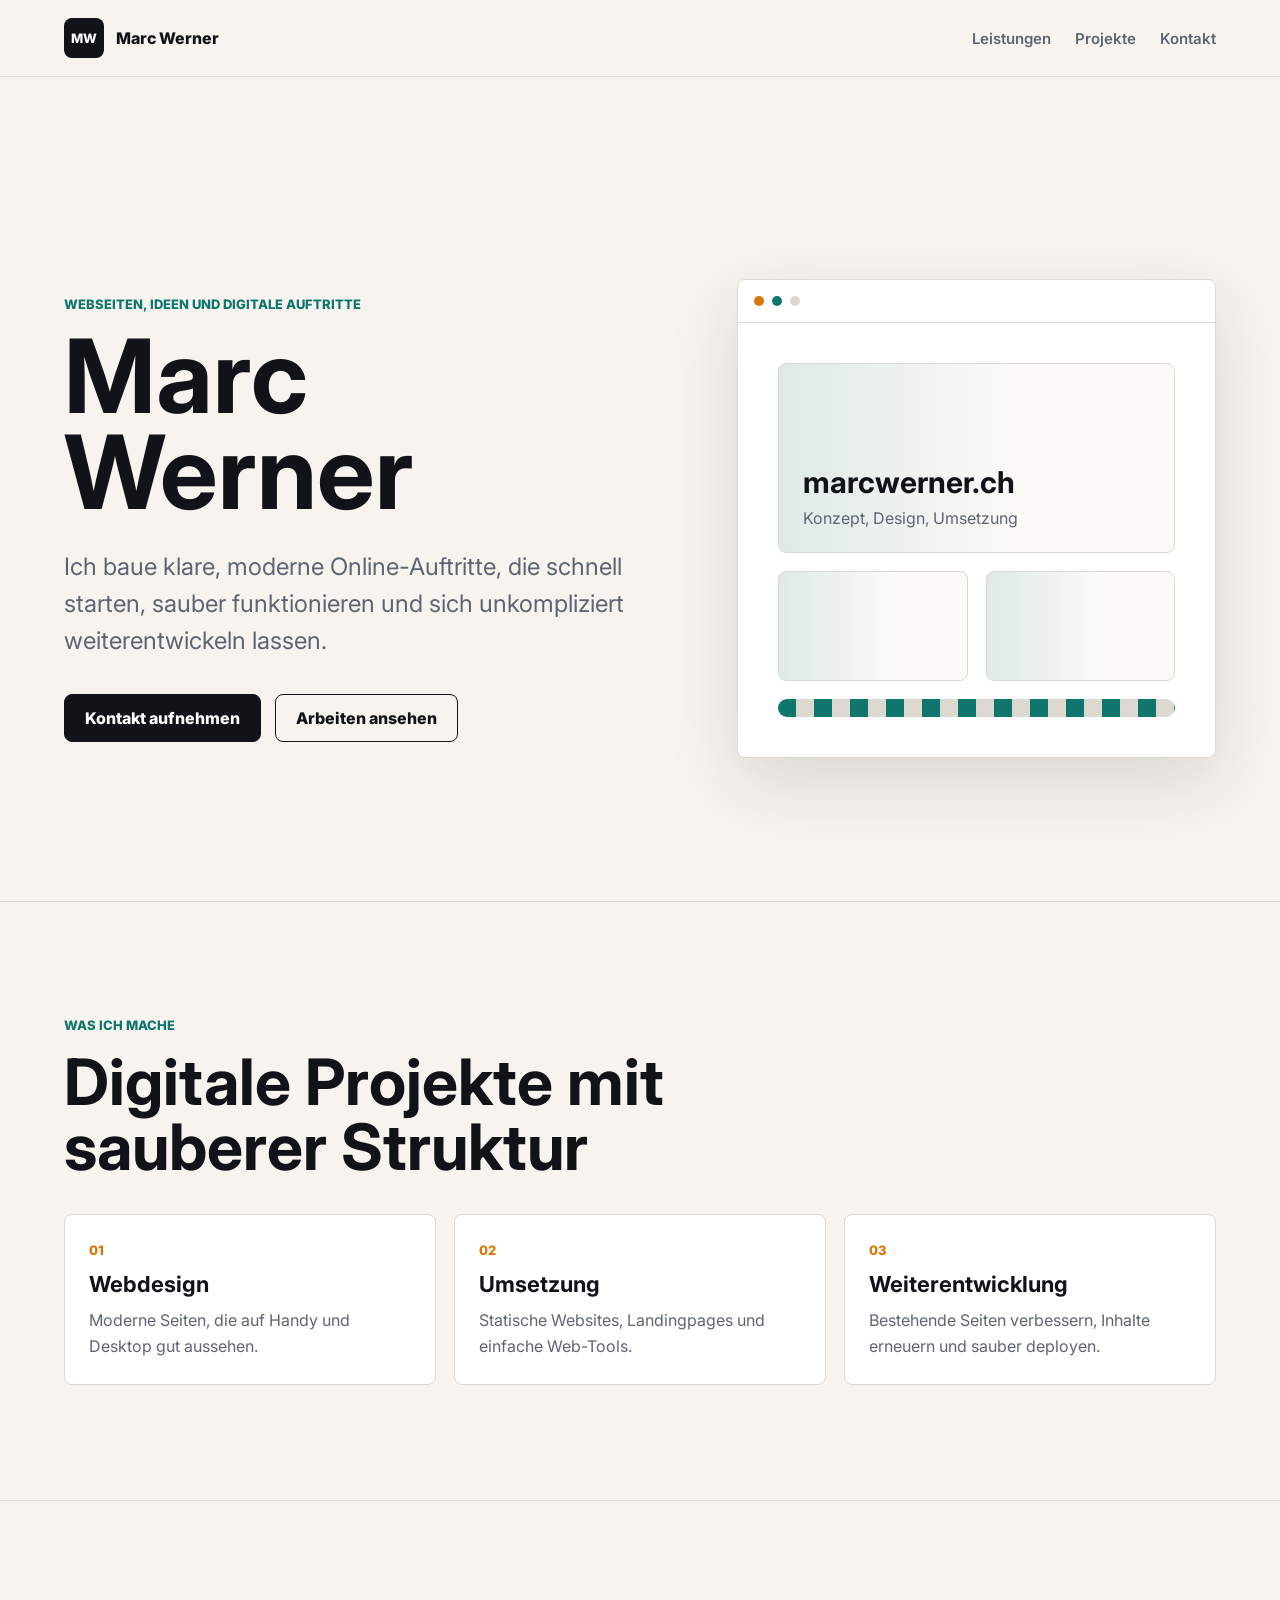
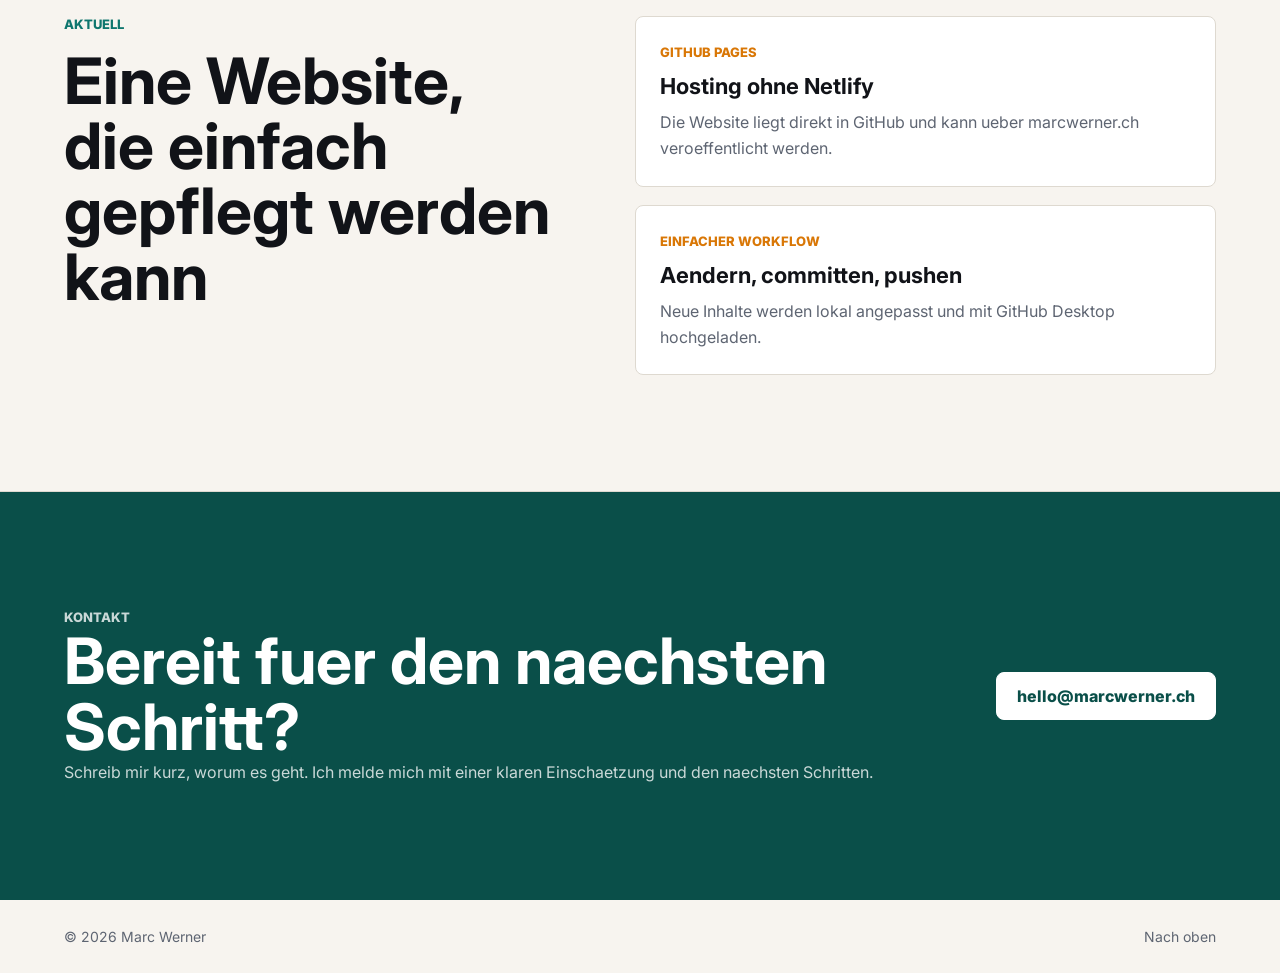
==== index.html @ ad34952a "add new website" ====
<!doctype html>
<html lang="de">
  <head>
    <meta charset="utf-8" />
    <meta name="viewport" content="width=device-width, initial-scale=1" />
    <title>Marc Werner</title>
    <meta
      name="description"
      content="Marc Werner - digitale Projekte, Webdesign und smarte Online-Loesungen."
    />
    <link rel="preconnect" href="https://fonts.googleapis.com" />
    <link rel="preconnect" href="https://fonts.gstatic.com" crossorigin />
    <link
      href="https://fonts.googleapis.com/css2?family=Inter:wght@400;500;600;700;800&display=swap"
      rel="stylesheet"
    />
    <link rel="stylesheet" href="styles.css" />
  </head>
  <body>
    <header class="site-header">
      <a class="brand" href="#top" aria-label="Marc Werner Startseite">
        <span class="brand-mark">MW</span>
        <span>Marc Werner</span>
      </a>

      <button class="nav-toggle" type="button" aria-label="Menue oeffnen">
        <span></span>
        <span></span>
      </button>

      <nav class="site-nav" aria-label="Hauptnavigation">
        <a href="#leistungen">Leistungen</a>
        <a href="#projekte">Projekte</a>
        <a href="#kontakt">Kontakt</a>
      </nav>
    </header>

    <main id="top">
      <section class="hero">
        <div class="hero-copy">
          <p class="eyebrow">Webseiten, Ideen und digitale Auftritte</p>
          <h1>Marc Werner</h1>
          <p class="lead">
            Ich baue klare, moderne Online-Auftritte, die schnell starten,
            sauber funktionieren und sich unkompliziert weiterentwickeln lassen.
          </p>
          <div class="hero-actions">
            <a class="button primary" href="#kontakt">Kontakt aufnehmen</a>
            <a class="button secondary" href="#projekte">Arbeiten ansehen</a>
          </div>
        </div>

        <div class="hero-visual" aria-label="Abstrakte Vorschau einer modernen Website">
          <div class="browser-bar">
            <span></span>
            <span></span>
            <span></span>
          </div>
          <div class="visual-layout">
            <div class="visual-panel main-panel">
              <strong>marcwerner.ch</strong>
              <span>Konzept, Design, Umsetzung</span>
            </div>
            <div class="visual-row">
              <div class="visual-panel"></div>
              <div class="visual-panel"></div>
            </div>
            <div class="visual-strip"></div>
          </div>
        </div>
      </section>

      <section class="section" id="leistungen">
        <div class="section-heading">
          <p class="eyebrow">Was ich mache</p>
          <h2>Digitale Projekte mit sauberer Struktur</h2>
        </div>
        <div class="service-grid">
          <article class="service-card">
            <span class="card-number">01</span>
            <h3>Webdesign</h3>
            <p>Moderne Seiten, die auf Handy und Desktop gut aussehen.</p>
          </article>
          <article class="service-card">
            <span class="card-number">02</span>
            <h3>Umsetzung</h3>
            <p>Statische Websites, Landingpages und einfache Web-Tools.</p>
          </article>
          <article class="service-card">
            <span class="card-number">03</span>
            <h3>Weiterentwicklung</h3>
            <p>Bestehende Seiten verbessern, Inhalte erneuern und sauber deployen.</p>
          </article>
        </div>
      </section>

      <section class="split-section" id="projekte">
        <div>
          <p class="eyebrow">Aktuell</p>
          <h2>Eine Website, die einfach gepflegt werden kann</h2>
        </div>
        <div class="project-list">
          <article>
            <span>GitHub Pages</span>
            <h3>Hosting ohne Netlify</h3>
            <p>
              Die Website liegt direkt in GitHub und kann ueber marcwerner.ch
              veroeffentlicht werden.
            </p>
          </article>
          <article>
            <span>Einfacher Workflow</span>
            <h3>Aendern, committen, pushen</h3>
            <p>
              Neue Inhalte werden lokal angepasst und mit GitHub Desktop hochgeladen.
            </p>
          </article>
        </div>
      </section>

      <section class="contact-section" id="kontakt">
        <div>
          <p class="eyebrow">Kontakt</p>
          <h2>Bereit fuer den naechsten Schritt?</h2>
          <p>
            Schreib mir kurz, worum es geht. Ich melde mich mit einer klaren
            Einschaetzung und den naechsten Schritten.
          </p>
        </div>
        <a class="button primary" href="mailto:hello@marcwerner.ch">hello@marcwerner.ch</a>
      </section>
    </main>

    <footer class="site-footer">
      <span>© <span id="year"></span> Marc Werner</span>
      <a href="#top">Nach oben</a>
    </footer>

    <script src="script.js"></script>
  </body>
</html>
---- styles.css ----
:root {
  color-scheme: light;
  --ink: #111318;
  --muted: #5e6572;
  --paper: #f7f4ef;
  --surface: #ffffff;
  --line: #ded9d0;
  --accent: #0f766e;
  --accent-dark: #0a4f49;
  --warm: #d97706;
  --shadow: 0 24px 70px rgba(28, 24, 20, 0.13);
}

* {
  box-sizing: border-box;
}

html {
  scroll-behavior: smooth;
}

body {
  margin: 0;
  font-family: Inter, Arial, sans-serif;
  background: var(--paper);
  color: var(--ink);
}

a {
  color: inherit;
  text-decoration: none;
}

.site-header {
  position: sticky;
  top: 0;
  z-index: 10;
  display: flex;
  align-items: center;
  justify-content: space-between;
  gap: 24px;
  padding: 18px clamp(20px, 5vw, 64px);
  background: rgba(247, 244, 239, 0.9);
  border-bottom: 1px solid rgba(222, 217, 208, 0.8);
  backdrop-filter: blur(14px);
}

.brand,
.site-nav {
  display: flex;
  align-items: center;
}

.brand {
  gap: 12px;
  font-weight: 800;
}

.brand-mark {
  display: grid;
  width: 40px;
  height: 40px;
  place-items: center;
  border-radius: 8px;
  background: var(--ink);
  color: var(--surface);
  font-size: 13px;
  letter-spacing: 0;
}

.site-nav {
  gap: 24px;
  color: var(--muted);
  font-size: 15px;
  font-weight: 600;
}

.site-nav a:hover,
.site-footer a:hover {
  color: var(--accent);
}

.nav-toggle {
  display: none;
  width: 42px;
  height: 42px;
  padding: 0;
  border: 1px solid var(--line);
  border-radius: 8px;
  background: var(--surface);
}

.nav-toggle span {
  display: block;
  width: 18px;
  height: 2px;
  margin: 5px auto;
  background: var(--ink);
}

.hero {
  display: grid;
  grid-template-columns: minmax(0, 1fr) minmax(320px, 0.82fr);
  gap: clamp(36px, 7vw, 96px);
  align-items: center;
  min-height: calc(100vh - 76px);
  padding: clamp(60px, 9vw, 118px) clamp(20px, 5vw, 64px) 56px;
}

.hero-copy {
  max-width: 760px;
}

.eyebrow {
  margin: 0 0 16px;
  color: var(--accent);
  font-size: 13px;
  font-weight: 800;
  letter-spacing: 0;
  text-transform: uppercase;
}

h1,
h2,
h3,
p {
  overflow-wrap: anywhere;
}

h1 {
  margin: 0;
  font-size: clamp(56px, 8vw, 116px);
  line-height: 0.94;
  letter-spacing: 0;
}

h2 {
  margin: 0;
  font-size: clamp(34px, 5vw, 64px);
  line-height: 1.02;
  letter-spacing: 0;
}

h3 {
  margin: 12px 0 10px;
  font-size: 22px;
  letter-spacing: 0;
}

.lead {
  max-width: 650px;
  margin: 28px 0 0;
  color: var(--muted);
  font-size: clamp(19px, 2vw, 24px);
  line-height: 1.55;
}

.hero-actions {
  display: flex;
  flex-wrap: wrap;
  gap: 14px;
  margin-top: 34px;
}

.button {
  display: inline-flex;
  min-height: 48px;
  align-items: center;
  justify-content: center;
  padding: 0 20px;
  border: 1px solid var(--ink);
  border-radius: 8px;
  font-weight: 800;
}

.button.primary {
  background: var(--ink);
  color: var(--surface);
}

.button.secondary {
  background: transparent;
}

.hero-visual {
  overflow: hidden;
  border: 1px solid var(--line);
  border-radius: 8px;
  background: var(--surface);
  box-shadow: var(--shadow);
}

.browser-bar {
  display: flex;
  gap: 8px;
  padding: 16px;
  border-bottom: 1px solid var(--line);
}

.browser-bar span {
  width: 10px;
  height: 10px;
  border-radius: 50%;
  background: var(--line);
}

.browser-bar span:first-child {
  background: var(--warm);
}

.browser-bar span:nth-child(2) {
  background: var(--accent);
}

.visual-layout {
  display: grid;
  gap: 18px;
  padding: clamp(22px, 4vw, 40px);
}

.visual-panel {
  min-height: 110px;
  border: 1px solid var(--line);
  border-radius: 8px;
  background:
    linear-gradient(90deg, rgba(15, 118, 110, 0.12), transparent 60%),
    #fbfaf7;
}

.main-panel {
  display: flex;
  min-height: 190px;
  flex-direction: column;
  justify-content: flex-end;
  padding: 24px;
}

.main-panel strong {
  font-size: 30px;
}

.main-panel span {
  margin-top: 8px;
  color: var(--muted);
}

.visual-row {
  display: grid;
  grid-template-columns: 1fr 1fr;
  gap: 18px;
}

.visual-strip {
  height: 18px;
  border-radius: 999px;
  background: repeating-linear-gradient(
    90deg,
    var(--accent),
    var(--accent) 18px,
    var(--line) 18px,
    var(--line) 36px
  );
}

.section,
.split-section,
.contact-section {
  padding: clamp(72px, 9vw, 120px) clamp(20px, 5vw, 64px);
  border-top: 1px solid var(--line);
}

.section-heading {
  max-width: 820px;
  margin-bottom: 34px;
}

.service-grid {
  display: grid;
  grid-template-columns: repeat(3, minmax(0, 1fr));
  gap: 18px;
}

.service-card,
.project-list article {
  border: 1px solid var(--line);
  border-radius: 8px;
  background: var(--surface);
  padding: 24px;
}

.card-number,
.project-list span {
  color: var(--warm);
  font-size: 13px;
  font-weight: 800;
  text-transform: uppercase;
}

.service-card p,
.project-list p,
.contact-section p {
  margin: 0;
  color: var(--muted);
  line-height: 1.65;
}

.split-section {
  display: grid;
  grid-template-columns: minmax(0, 0.85fr) minmax(320px, 1fr);
  gap: clamp(28px, 6vw, 80px);
}

.project-list {
  display: grid;
  gap: 18px;
}

.contact-section {
  display: flex;
  align-items: center;
  justify-content: space-between;
  gap: 30px;
  background: var(--accent-dark);
  color: var(--surface);
}

.contact-section .eyebrow,
.contact-section p {
  color: rgba(255, 255, 255, 0.78);
}

.contact-section .button.primary {
  border-color: var(--surface);
  background: var(--surface);
  color: var(--accent-dark);
}

.site-footer {
  display: flex;
  justify-content: space-between;
  gap: 20px;
  padding: 28px clamp(20px, 5vw, 64px);
  color: var(--muted);
  font-size: 14px;
}

@media (max-width: 880px) {
  .nav-toggle {
    display: block;
  }

  .site-nav {
    position: absolute;
    top: 76px;
    right: 20px;
    display: none;
    width: min(260px, calc(100vw - 40px));
    flex-direction: column;
    align-items: stretch;
    gap: 0;
    border: 1px solid var(--line);
    border-radius: 8px;
    background: var(--surface);
    box-shadow: var(--shadow);
  }

  .site-nav.is-open {
    display: flex;
  }

  .site-nav a {
    padding: 16px;
    border-bottom: 1px solid var(--line);
  }

  .site-nav a:last-child {
    border-bottom: 0;
  }

  .hero,
  .split-section {
    grid-template-columns: 1fr;
  }

  .hero {
    min-height: auto;
  }

  .service-grid {
    grid-template-columns: 1fr;
  }

  .contact-section {
    align-items: flex-start;
    flex-direction: column;
  }
}

@media (max-width: 520px) {
  .site-header {
    padding-inline: 16px;
  }

  .hero,
  .section,
  .split-section,
  .contact-section {
    padding-inline: 16px;
  }

  h1 {
    font-size: 54px;
  }

  .hero-actions,
  .button {
    width: 100%;
  }

  .visual-row {
    grid-template-columns: 1fr;
  }

  .site-footer {
    flex-direction: column;
    padding-inline: 16px;
  }
}
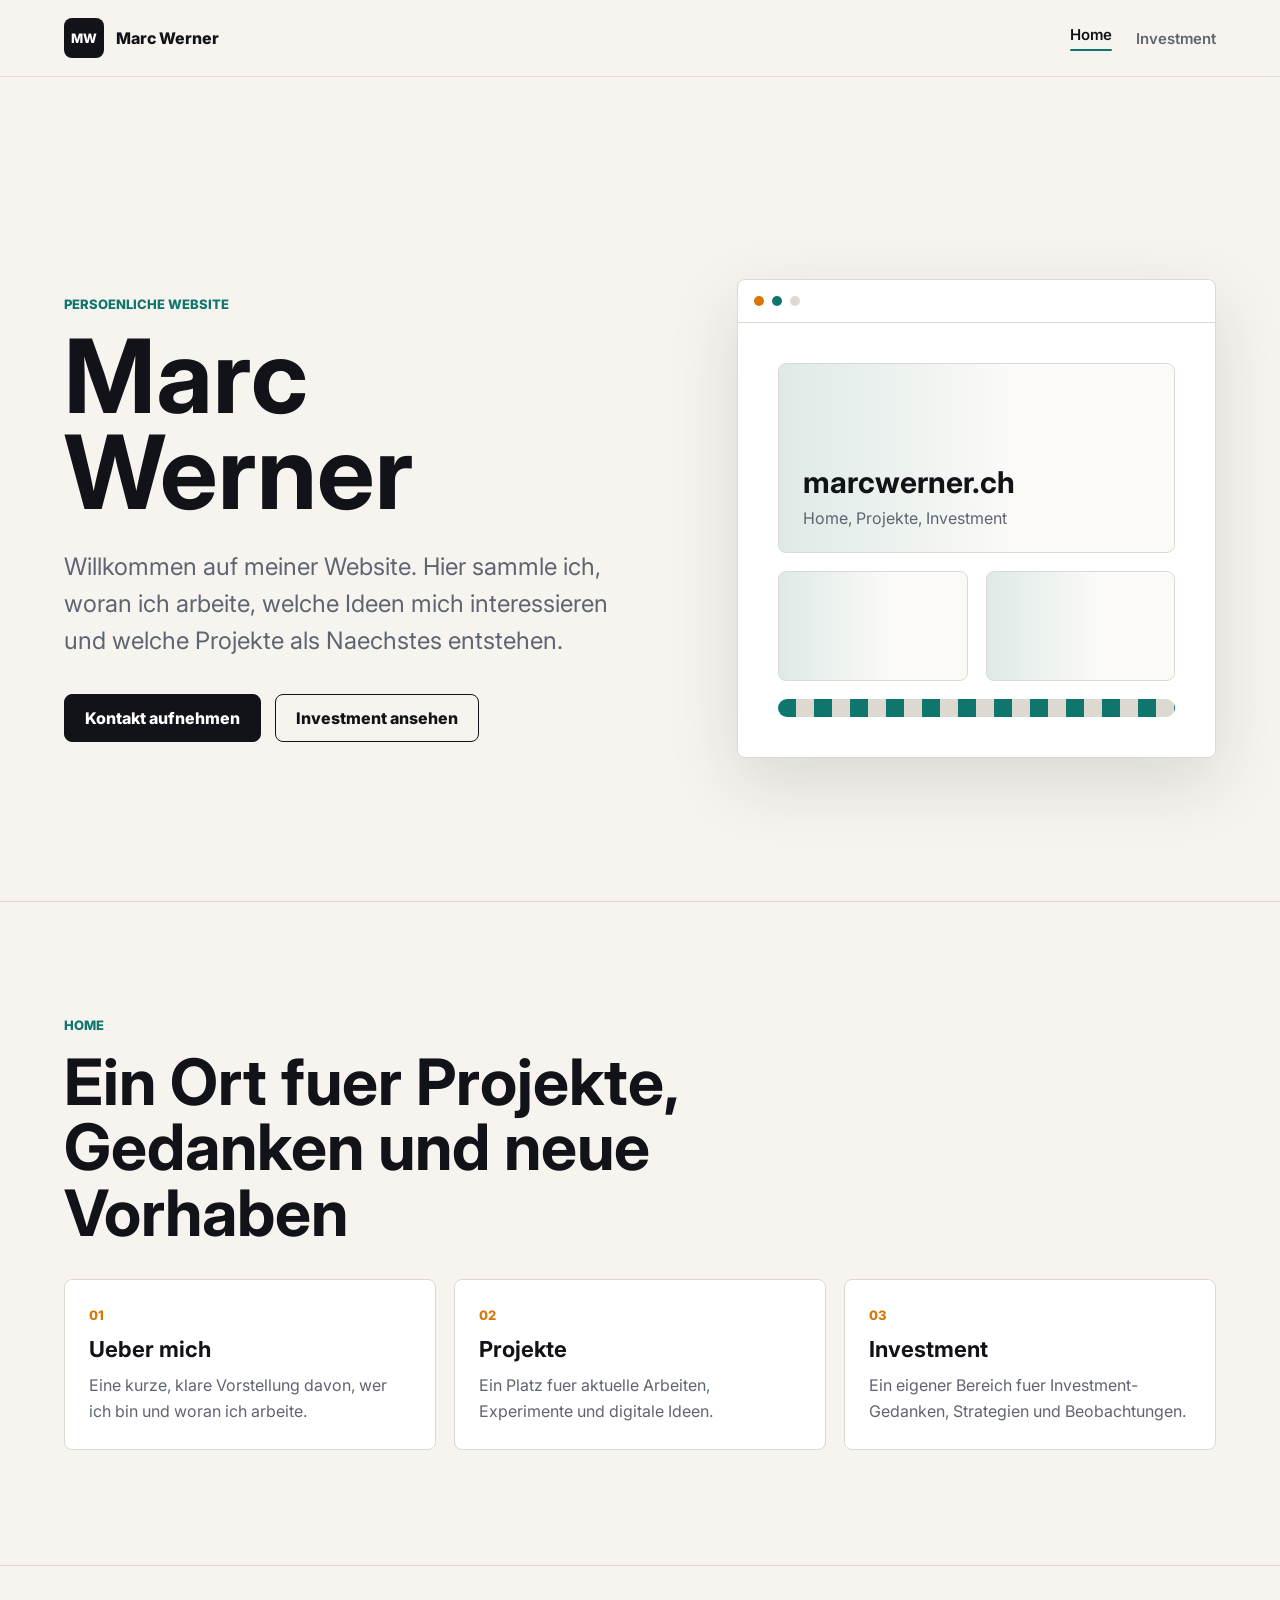
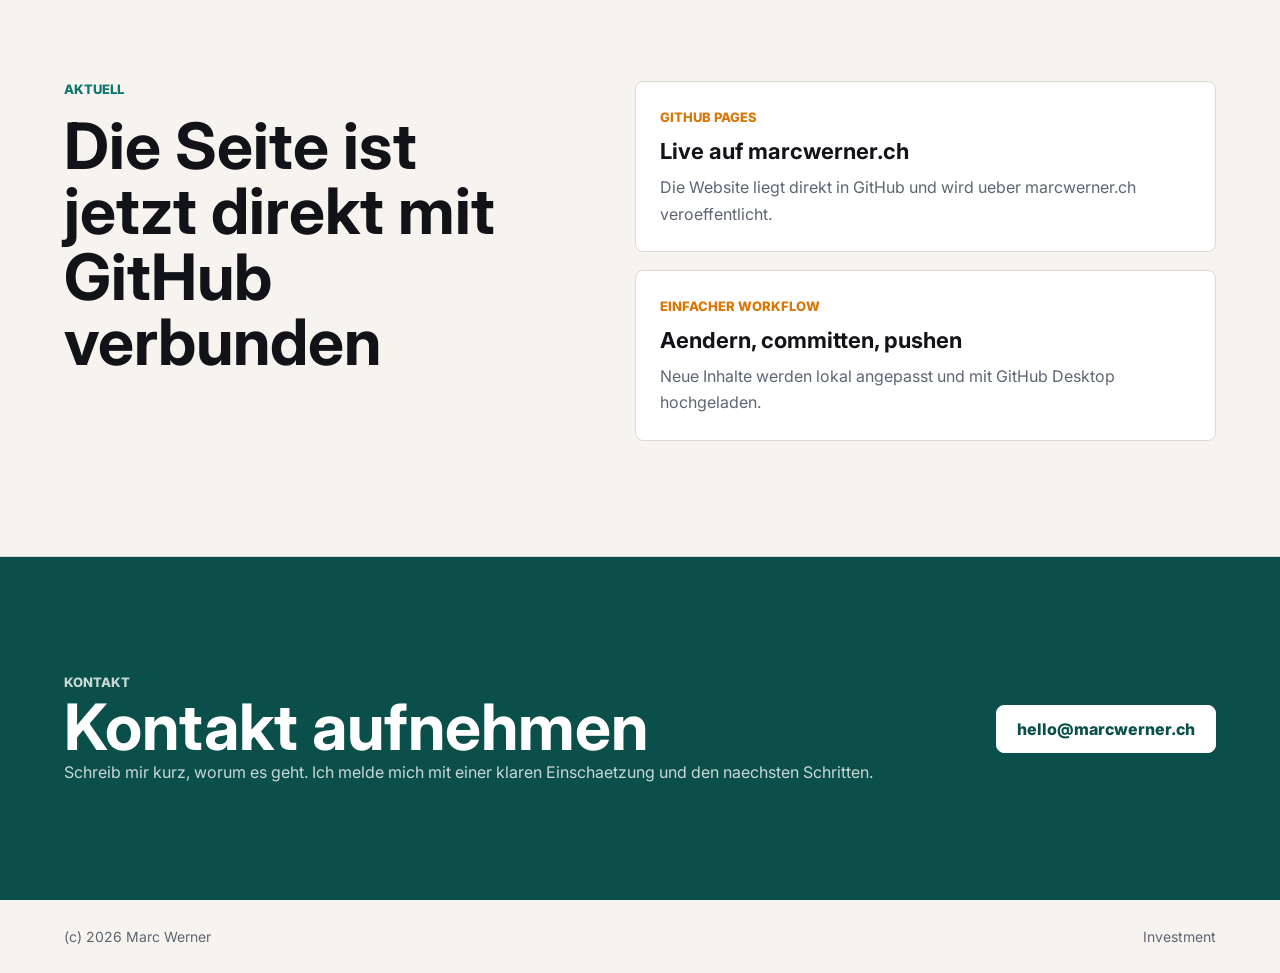
==== commit 777a5c60: "Adding Updates" ====
--- a/index.html
+++ b/index.html
@@ -6,7 +6,7 @@
     <title>Marc Werner</title>
     <meta
       name="description"
-      content="Marc Werner - digitale Projekte, Webdesign und smarte Online-Loesungen."
+      content="Marc Werner - persoenliche Website mit Projekten, Ideen und Investment-Bereich."
     />
     <link rel="preconnect" href="https://fonts.googleapis.com" />
     <link rel="preconnect" href="https://fonts.gstatic.com" crossorigin />
@@ -18,7 +18,7 @@
   </head>
   <body>
     <header class="site-header">
-      <a class="brand" href="#top" aria-label="Marc Werner Startseite">
+      <a class="brand" href="index.html" aria-label="Marc Werner Startseite">
         <span class="brand-mark">MW</span>
         <span>Marc Werner</span>
       </a>
@@ -29,24 +29,24 @@
       </button>
 
       <nav class="site-nav" aria-label="Hauptnavigation">
-        <a href="#leistungen">Leistungen</a>
-        <a href="#projekte">Projekte</a>
-        <a href="#kontakt">Kontakt</a>
+        <a class="is-active" href="index.html">Home</a>
+        <a href="investment.html">Investment</a>
       </nav>
     </header>
 
     <main id="top">
       <section class="hero">
         <div class="hero-copy">
-          <p class="eyebrow">Webseiten, Ideen und digitale Auftritte</p>
+          <p class="eyebrow">Persoenliche Website</p>
           <h1>Marc Werner</h1>
           <p class="lead">
-            Ich baue klare, moderne Online-Auftritte, die schnell starten,
-            sauber funktionieren und sich unkompliziert weiterentwickeln lassen.
+            Willkommen auf meiner Website. Hier sammle ich, woran ich arbeite,
+            welche Ideen mich interessieren und welche Projekte als Naechstes
+            entstehen.
           </p>
           <div class="hero-actions">
             <a class="button primary" href="#kontakt">Kontakt aufnehmen</a>
-            <a class="button secondary" href="#projekte">Arbeiten ansehen</a>
+            <a class="button secondary" href="investment.html">Investment ansehen</a>
           </div>
         </div>
 
@@ -59,7 +59,7 @@
           <div class="visual-layout">
             <div class="visual-panel main-panel">
               <strong>marcwerner.ch</strong>
-              <span>Konzept, Design, Umsetzung</span>
+              <span>Home, Projekte, Investment</span>
             </div>
             <div class="visual-row">
               <div class="visual-panel"></div>
@@ -72,24 +72,24 @@
 
       <section class="section" id="leistungen">
         <div class="section-heading">
-          <p class="eyebrow">Was ich mache</p>
-          <h2>Digitale Projekte mit sauberer Struktur</h2>
+          <p class="eyebrow">Home</p>
+          <h2>Ein Ort fuer Projekte, Gedanken und neue Vorhaben</h2>
         </div>
         <div class="service-grid">
           <article class="service-card">
             <span class="card-number">01</span>
-            <h3>Webdesign</h3>
-            <p>Moderne Seiten, die auf Handy und Desktop gut aussehen.</p>
+            <h3>Ueber mich</h3>
+            <p>Eine kurze, klare Vorstellung davon, wer ich bin und woran ich arbeite.</p>
           </article>
           <article class="service-card">
             <span class="card-number">02</span>
-            <h3>Umsetzung</h3>
-            <p>Statische Websites, Landingpages und einfache Web-Tools.</p>
+            <h3>Projekte</h3>
+            <p>Ein Platz fuer aktuelle Arbeiten, Experimente und digitale Ideen.</p>
           </article>
           <article class="service-card">
             <span class="card-number">03</span>
-            <h3>Weiterentwicklung</h3>
-            <p>Bestehende Seiten verbessern, Inhalte erneuern und sauber deployen.</p>
+            <h3>Investment</h3>
+            <p>Ein eigener Bereich fuer Investment-Gedanken, Strategien und Beobachtungen.</p>
           </article>
         </div>
       </section>
@@ -97,15 +97,15 @@
       <section class="split-section" id="projekte">
         <div>
           <p class="eyebrow">Aktuell</p>
-          <h2>Eine Website, die einfach gepflegt werden kann</h2>
+          <h2>Die Seite ist jetzt direkt mit GitHub verbunden</h2>
         </div>
         <div class="project-list">
           <article>
             <span>GitHub Pages</span>
-            <h3>Hosting ohne Netlify</h3>
+            <h3>Live auf marcwerner.ch</h3>
             <p>
-              Die Website liegt direkt in GitHub und kann ueber marcwerner.ch
-              veroeffentlicht werden.
+              Die Website liegt direkt in GitHub und wird ueber marcwerner.ch
+              veroeffentlicht.
             </p>
           </article>
           <article>
@@ -121,7 +121,7 @@
       <section class="contact-section" id="kontakt">
         <div>
           <p class="eyebrow">Kontakt</p>
-          <h2>Bereit fuer den naechsten Schritt?</h2>
+          <h2>Kontakt aufnehmen</h2>
           <p>
             Schreib mir kurz, worum es geht. Ich melde mich mit einer klaren
             Einschaetzung und den naechsten Schritten.
@@ -132,8 +132,8 @@
     </main>
 
     <footer class="site-footer">
-      <span>© <span id="year"></span> Marc Werner</span>
-      <a href="#top">Nach oben</a>
+      <span>(c) <span id="year"></span> Marc Werner</span>
+      <a href="investment.html">Investment</a>
     </footer>
 
     <script src="script.js"></script>
--- a/styles.css
+++ b/styles.css
@@ -80,6 +80,20 @@
   color: var(--accent);
 }
 
+.site-nav a.is-active {
+  color: var(--ink);
+}
+
+.site-nav a.is-active::after {
+  display: block;
+  width: 100%;
+  height: 2px;
+  margin-top: 5px;
+  border-radius: 999px;
+  background: var(--accent);
+  content: "";
+}
+
 .nav-toggle {
   display: none;
   width: 42px;
@@ -260,6 +274,46 @@
     var(--line) 18px,
     var(--line) 36px
   );
+}
+
+.investment-hero {
+  background:
+    linear-gradient(135deg, rgba(15, 118, 110, 0.09), transparent 46%),
+    var(--paper);
+}
+
+.investment-card {
+  display: grid;
+  gap: 0;
+  padding: 0;
+}
+
+.metric-row {
+  display: flex;
+  min-height: 118px;
+  align-items: center;
+  justify-content: space-between;
+  gap: 24px;
+  padding: 28px;
+  border-bottom: 1px solid var(--line);
+}
+
+.metric-row:last-child {
+  border-bottom: 0;
+}
+
+.metric-row span {
+  color: var(--muted);
+  font-size: 14px;
+  font-weight: 800;
+  text-transform: uppercase;
+}
+
+.metric-row strong {
+  max-width: 260px;
+  text-align: right;
+  font-size: clamp(24px, 3vw, 40px);
+  line-height: 1.05;
 }
 
 .section,
@@ -373,6 +427,10 @@
     border-bottom: 1px solid var(--line);
   }
 
+  .site-nav a.is-active::after {
+    width: 32px;
+  }
+
   .site-nav a:last-child {
     border-bottom: 0;
   }
@@ -421,6 +479,15 @@
     grid-template-columns: 1fr;
   }
 
+  .metric-row {
+    align-items: flex-start;
+    flex-direction: column;
+  }
+
+  .metric-row strong {
+    text-align: left;
+  }
+
   .site-footer {
     flex-direction: column;
     padding-inline: 16px;
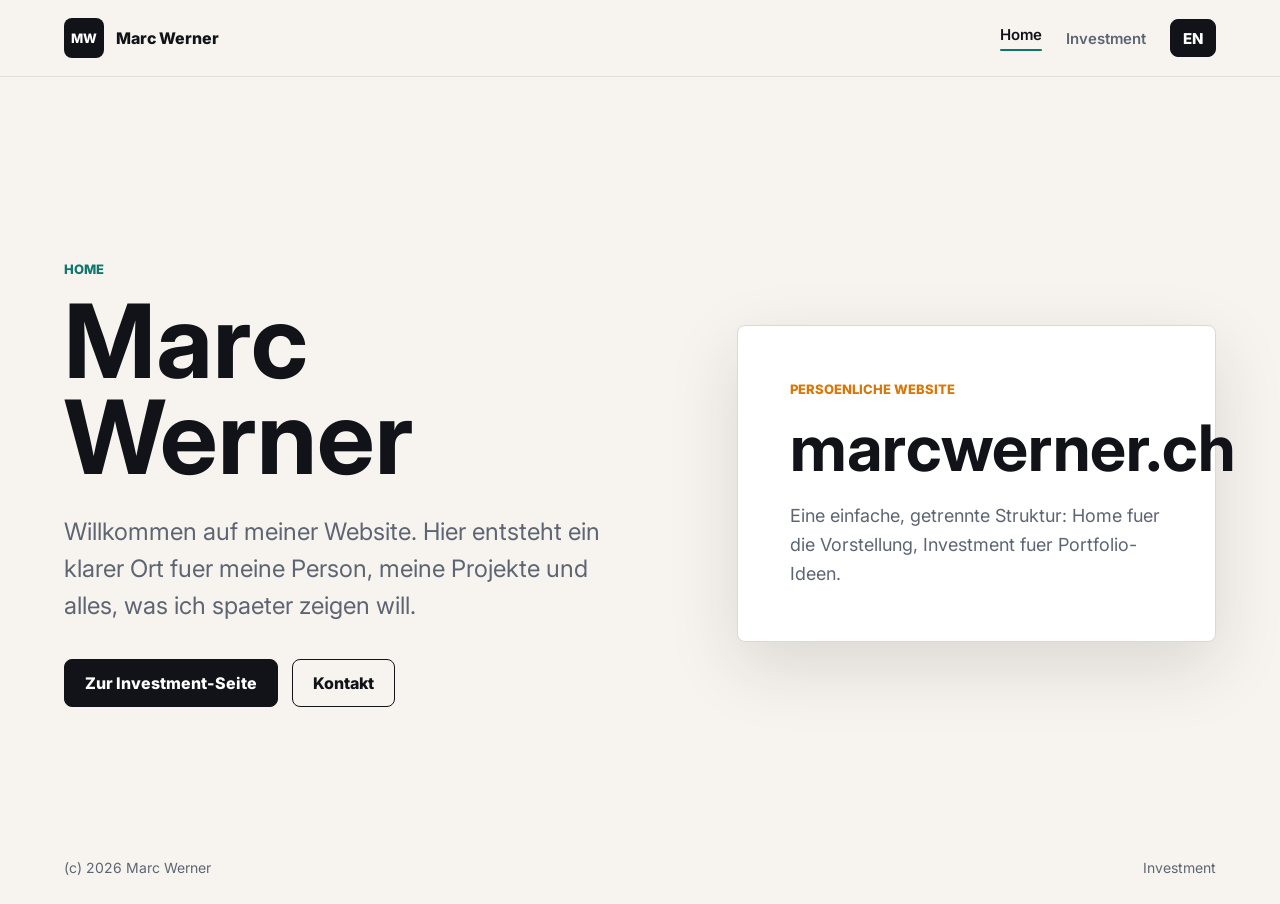
==== commit 22fa7ad3: "Add separated pages and investment chart" ====
--- a/index.html
+++ b/index.html
@@ -6,7 +6,7 @@
     <title>Marc Werner</title>
     <meta
       name="description"
-      content="Marc Werner - persoenliche Website mit Projekten, Ideen und Investment-Bereich."
+      content="Marc Werner - persoenliche Website mit Home- und Investment-Bereich."
     />
     <link rel="preconnect" href="https://fonts.googleapis.com" />
     <link rel="preconnect" href="https://fonts.gstatic.com" crossorigin />
@@ -29,111 +29,45 @@
       </button>
 
       <nav class="site-nav" aria-label="Hauptnavigation">
-        <a class="is-active" href="index.html">Home</a>
-        <a href="investment.html">Investment</a>
+        <a class="is-active" href="index.html" data-i18n="navHome">Home</a>
+        <a href="investment.html" data-i18n="navInvestment">Investment</a>
+        <button class="language-toggle" type="button" aria-label="Switch language">EN</button>
       </nav>
     </header>
 
     <main id="top">
-      <section class="hero">
+      <section class="page-hero home-hero">
         <div class="hero-copy">
-          <p class="eyebrow">Persoenliche Website</p>
+          <p class="eyebrow" data-i18n="homeEyebrow">Home</p>
           <h1>Marc Werner</h1>
-          <p class="lead">
-            Willkommen auf meiner Website. Hier sammle ich, woran ich arbeite,
-            welche Ideen mich interessieren und welche Projekte als Naechstes
-            entstehen.
+          <p class="lead" data-i18n="homeLead">
+            Willkommen auf meiner Website. Hier entsteht ein klarer Ort fuer
+            meine Person, meine Projekte und alles, was ich spaeter zeigen will.
           </p>
           <div class="hero-actions">
-            <a class="button primary" href="#kontakt">Kontakt aufnehmen</a>
-            <a class="button secondary" href="investment.html">Investment ansehen</a>
+            <a class="button primary" href="investment.html" data-i18n="homePrimary">
+              Zur Investment-Seite
+            </a>
+            <a class="button secondary" href="mailto:hello@marcwerner.ch" data-i18n="homeSecondary">
+              Kontakt
+            </a>
           </div>
         </div>
 
-        <div class="hero-visual" aria-label="Abstrakte Vorschau einer modernen Website">
-          <div class="browser-bar">
-            <span></span>
-            <span></span>
-            <span></span>
-          </div>
-          <div class="visual-layout">
-            <div class="visual-panel main-panel">
-              <strong>marcwerner.ch</strong>
-              <span>Home, Projekte, Investment</span>
-            </div>
-            <div class="visual-row">
-              <div class="visual-panel"></div>
-              <div class="visual-panel"></div>
-            </div>
-            <div class="visual-strip"></div>
-          </div>
-        </div>
-      </section>
-
-      <section class="section" id="leistungen">
-        <div class="section-heading">
-          <p class="eyebrow">Home</p>
-          <h2>Ein Ort fuer Projekte, Gedanken und neue Vorhaben</h2>
-        </div>
-        <div class="service-grid">
-          <article class="service-card">
-            <span class="card-number">01</span>
-            <h3>Ueber mich</h3>
-            <p>Eine kurze, klare Vorstellung davon, wer ich bin und woran ich arbeite.</p>
-          </article>
-          <article class="service-card">
-            <span class="card-number">02</span>
-            <h3>Projekte</h3>
-            <p>Ein Platz fuer aktuelle Arbeiten, Experimente und digitale Ideen.</p>
-          </article>
-          <article class="service-card">
-            <span class="card-number">03</span>
-            <h3>Investment</h3>
-            <p>Ein eigener Bereich fuer Investment-Gedanken, Strategien und Beobachtungen.</p>
-          </article>
-        </div>
-      </section>
-
-      <section class="split-section" id="projekte">
-        <div>
-          <p class="eyebrow">Aktuell</p>
-          <h2>Die Seite ist jetzt direkt mit GitHub verbunden</h2>
-        </div>
-        <div class="project-list">
-          <article>
-            <span>GitHub Pages</span>
-            <h3>Live auf marcwerner.ch</h3>
-            <p>
-              Die Website liegt direkt in GitHub und wird ueber marcwerner.ch
-              veroeffentlicht.
-            </p>
-          </article>
-          <article>
-            <span>Einfacher Workflow</span>
-            <h3>Aendern, committen, pushen</h3>
-            <p>
-              Neue Inhalte werden lokal angepasst und mit GitHub Desktop hochgeladen.
-            </p>
-          </article>
-        </div>
-      </section>
-
-      <section class="contact-section" id="kontakt">
-        <div>
-          <p class="eyebrow">Kontakt</p>
-          <h2>Kontakt aufnehmen</h2>
-          <p>
-            Schreib mir kurz, worum es geht. Ich melde mich mit einer klaren
-            Einschaetzung und den naechsten Schritten.
+        <div class="profile-panel">
+          <span class="panel-label" data-i18n="homePanelLabel">Persoenliche Website</span>
+          <strong>marcwerner.ch</strong>
+          <p data-i18n="homePanelText">
+            Eine einfache, getrennte Struktur: Home fuer die Vorstellung,
+            Investment fuer Portfolio-Ideen.
           </p>
         </div>
-        <a class="button primary" href="mailto:hello@marcwerner.ch">hello@marcwerner.ch</a>
       </section>
     </main>
 
     <footer class="site-footer">
       <span>(c) <span id="year"></span> Marc Werner</span>
-      <a href="investment.html">Investment</a>
+      <a href="investment.html" data-i18n="navInvestment">Investment</a>
     </footer>
 
     <script src="script.js"></script>
--- a/styles.css
+++ b/styles.css
@@ -94,6 +94,18 @@
   content: "";
 }
 
+.language-toggle {
+  min-width: 46px;
+  height: 38px;
+  border: 1px solid var(--ink);
+  border-radius: 8px;
+  background: var(--ink);
+  color: var(--surface);
+  cursor: pointer;
+  font: inherit;
+  font-weight: 800;
+}
+
 .nav-toggle {
   display: none;
   width: 42px;
@@ -112,7 +124,8 @@
   background: var(--ink);
 }
 
-.hero {
+.hero,
+.page-hero {
   display: grid;
   grid-template-columns: minmax(0, 1fr) minmax(320px, 0.82fr);
   gap: clamp(36px, 7vw, 96px);
@@ -123,6 +136,10 @@
 
 .hero-copy {
   max-width: 760px;
+}
+
+.home-hero {
+  min-height: calc(100vh - 146px);
 }
 
 .eyebrow {
@@ -202,6 +219,39 @@
   border-radius: 8px;
   background: var(--surface);
   box-shadow: var(--shadow);
+}
+
+.profile-panel,
+.portfolio-panel {
+  border: 1px solid var(--line);
+  border-radius: 8px;
+  background: var(--surface);
+  box-shadow: var(--shadow);
+}
+
+.profile-panel {
+  padding: clamp(28px, 5vw, 52px);
+}
+
+.panel-label {
+  color: var(--warm);
+  font-size: 13px;
+  font-weight: 800;
+  text-transform: uppercase;
+}
+
+.profile-panel strong {
+  display: block;
+  margin-top: 18px;
+  font-size: clamp(36px, 5vw, 64px);
+  line-height: 1;
+}
+
+.profile-panel p {
+  margin: 22px 0 0;
+  color: var(--muted);
+  font-size: 18px;
+  line-height: 1.6;
 }
 
 .browser-bar {
@@ -288,6 +338,79 @@
   padding: 0;
 }
 
+.portfolio-panel {
+  display: grid;
+  grid-template-columns: minmax(220px, 0.9fr) minmax(220px, 1fr);
+  gap: 28px;
+  align-items: center;
+  padding: clamp(24px, 5vw, 46px);
+}
+
+.pie-chart {
+  aspect-ratio: 1;
+  width: min(100%, 320px);
+  margin: 0 auto;
+  border-radius: 50%;
+  background:
+    radial-gradient(circle at center, var(--surface) 0 36%, transparent 37%),
+    conic-gradient(
+      #0f766e 0 40%,
+      #d97706 40% 65%,
+      #2563eb 65% 85%,
+      #111318 85% 100%
+    );
+  box-shadow: inset 0 0 0 1px rgba(17, 19, 24, 0.12);
+}
+
+.allocation-list {
+  display: grid;
+  gap: 14px;
+}
+
+.allocation-item {
+  display: grid;
+  grid-template-columns: 14px 1fr auto;
+  gap: 12px;
+  align-items: center;
+  padding: 14px 0;
+  border-bottom: 1px solid var(--line);
+}
+
+.allocation-item:last-child {
+  border-bottom: 0;
+}
+
+.allocation-item span:not(.dot) {
+  color: var(--muted);
+  font-weight: 700;
+}
+
+.allocation-item strong {
+  font-size: 18px;
+}
+
+.dot {
+  width: 12px;
+  height: 12px;
+  border-radius: 50%;
+}
+
+.dot.stocks {
+  background: #0f766e;
+}
+
+.dot.crypto {
+  background: #d97706;
+}
+
+.dot.etf {
+  background: #2563eb;
+}
+
+.dot.cash {
+  background: #111318;
+}
+
 .metric-row {
   display: flex;
   min-height: 118px;
@@ -318,9 +441,21 @@
 
 .section,
 .split-section,
-.contact-section {
+.contact-section,
+.investment-note {
   padding: clamp(72px, 9vw, 120px) clamp(20px, 5vw, 64px);
   border-top: 1px solid var(--line);
+}
+
+.investment-note {
+  max-width: 980px;
+}
+
+.investment-note p:last-child {
+  max-width: 760px;
+  color: var(--muted);
+  font-size: 18px;
+  line-height: 1.7;
 }
 
 .section-heading {
@@ -436,12 +571,21 @@
   }
 
   .hero,
+  .page-hero,
   .split-section {
     grid-template-columns: 1fr;
   }
 
   .hero {
     min-height: auto;
+  }
+
+  .page-hero {
+    min-height: auto;
+  }
+
+  .portfolio-panel {
+    grid-template-columns: 1fr;
   }
 
   .service-grid {
@@ -460,9 +604,11 @@
   }
 
   .hero,
+  .page-hero,
   .section,
   .split-section,
-  .contact-section {
+  .contact-section,
+  .investment-note {
     padding-inline: 16px;
   }
 
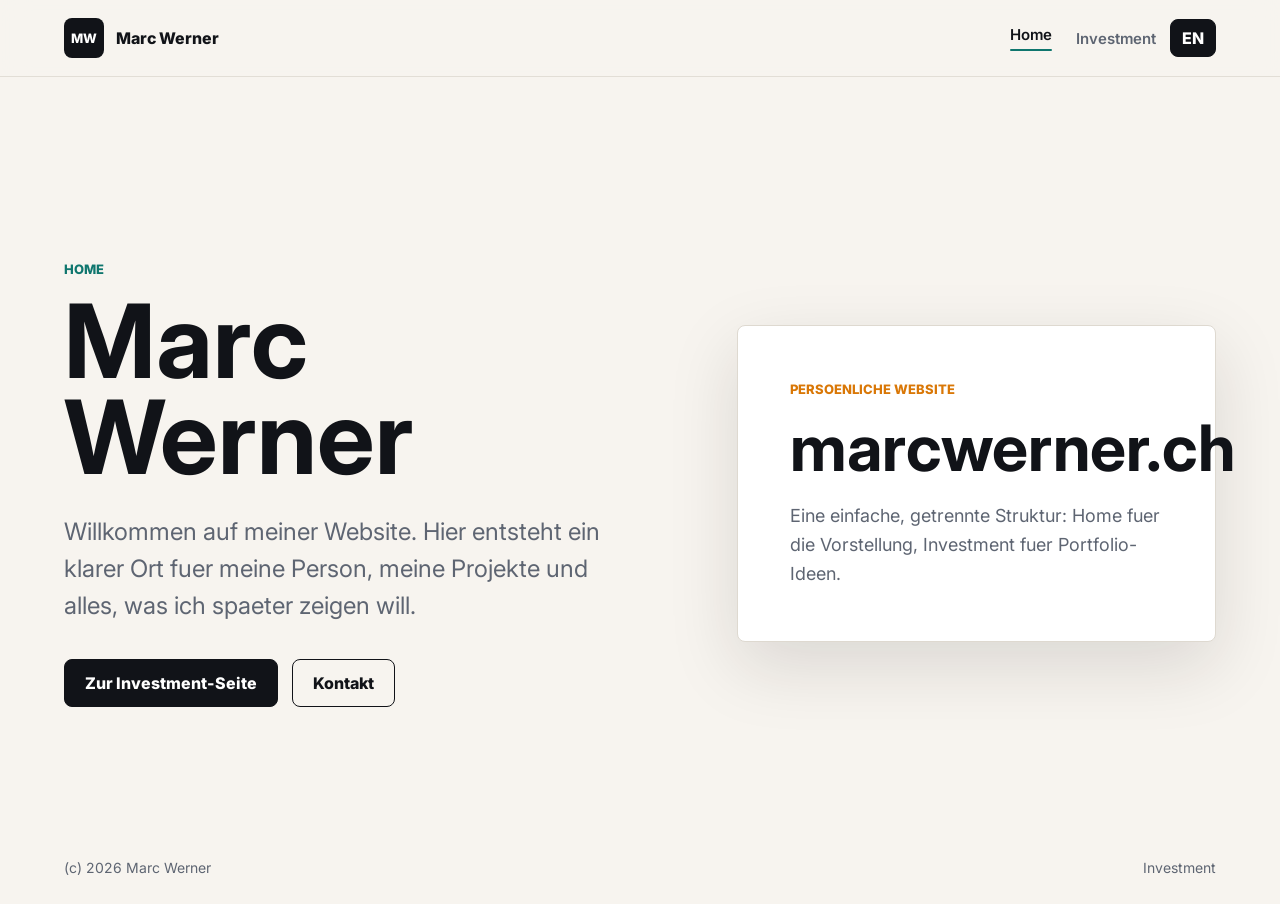
==== commit 4c8350c9: "Fix language button and investment chart" ====
--- a/index.html
+++ b/index.html
@@ -23,16 +23,19 @@
         <span>Marc Werner</span>
       </a>
 
-      <button class="nav-toggle" type="button" aria-label="Menue oeffnen">
-        <span></span>
-        <span></span>
-      </button>
+      <div class="header-actions">
+        <nav class="site-nav" aria-label="Hauptnavigation">
+          <a class="is-active" href="index.html" data-i18n="navHome">Home</a>
+          <a href="investment.html" data-i18n="navInvestment">Investment</a>
+        </nav>
 
-      <nav class="site-nav" aria-label="Hauptnavigation">
-        <a class="is-active" href="index.html" data-i18n="navHome">Home</a>
-        <a href="investment.html" data-i18n="navInvestment">Investment</a>
         <button class="language-toggle" type="button" aria-label="Switch language">EN</button>
-      </nav>
+
+        <button class="nav-toggle" type="button" aria-label="Menue oeffnen">
+          <span></span>
+          <span></span>
+        </button>
+      </div>
     </header>
 
     <main id="top">
--- a/styles.css
+++ b/styles.css
@@ -51,6 +51,13 @@
   align-items: center;
 }
 
+.header-actions {
+  display: flex;
+  align-items: center;
+  gap: 14px;
+  margin-left: auto;
+}
+
 .brand {
   gap: 12px;
   font-weight: 800;
@@ -340,15 +347,36 @@
 
 .portfolio-panel {
   display: grid;
-  grid-template-columns: minmax(220px, 0.9fr) minmax(220px, 1fr);
-  gap: 28px;
+  grid-template-columns: 1fr;
+  gap: 24px;
   align-items: center;
   padding: clamp(24px, 5vw, 46px);
+}
+
+.portfolio-heading {
+  display: flex;
+  align-items: flex-end;
+  justify-content: space-between;
+  gap: 18px;
+  border-bottom: 1px solid var(--line);
+  padding-bottom: 18px;
+}
+
+.portfolio-heading span {
+  color: var(--warm);
+  font-size: 13px;
+  font-weight: 800;
+  text-transform: uppercase;
+}
+
+.portfolio-heading strong {
+  font-size: clamp(24px, 3vw, 36px);
+  line-height: 1;
 }
 
 .pie-chart {
   aspect-ratio: 1;
-  width: min(100%, 320px);
+  width: min(100%, 360px);
   margin: 0 auto;
   border-radius: 50%;
   background:
@@ -541,7 +569,7 @@
   .site-nav {
     position: absolute;
     top: 76px;
-    right: 20px;
+    right: 76px;
     display: none;
     width: min(260px, calc(100vw - 40px));
     flex-direction: column;
@@ -603,6 +631,20 @@
     padding-inline: 16px;
   }
 
+  .brand span:last-child {
+    display: none;
+  }
+
+  .header-actions {
+    gap: 10px;
+  }
+
+  .language-toggle,
+  .nav-toggle {
+    width: 42px;
+    min-width: 42px;
+  }
+
   .hero,
   .page-hero,
   .section,
@@ -634,6 +676,11 @@
     text-align: left;
   }
 
+  .portfolio-heading {
+    align-items: flex-start;
+    flex-direction: column;
+  }
+
   .site-footer {
     flex-direction: column;
     padding-inline: 16px;
